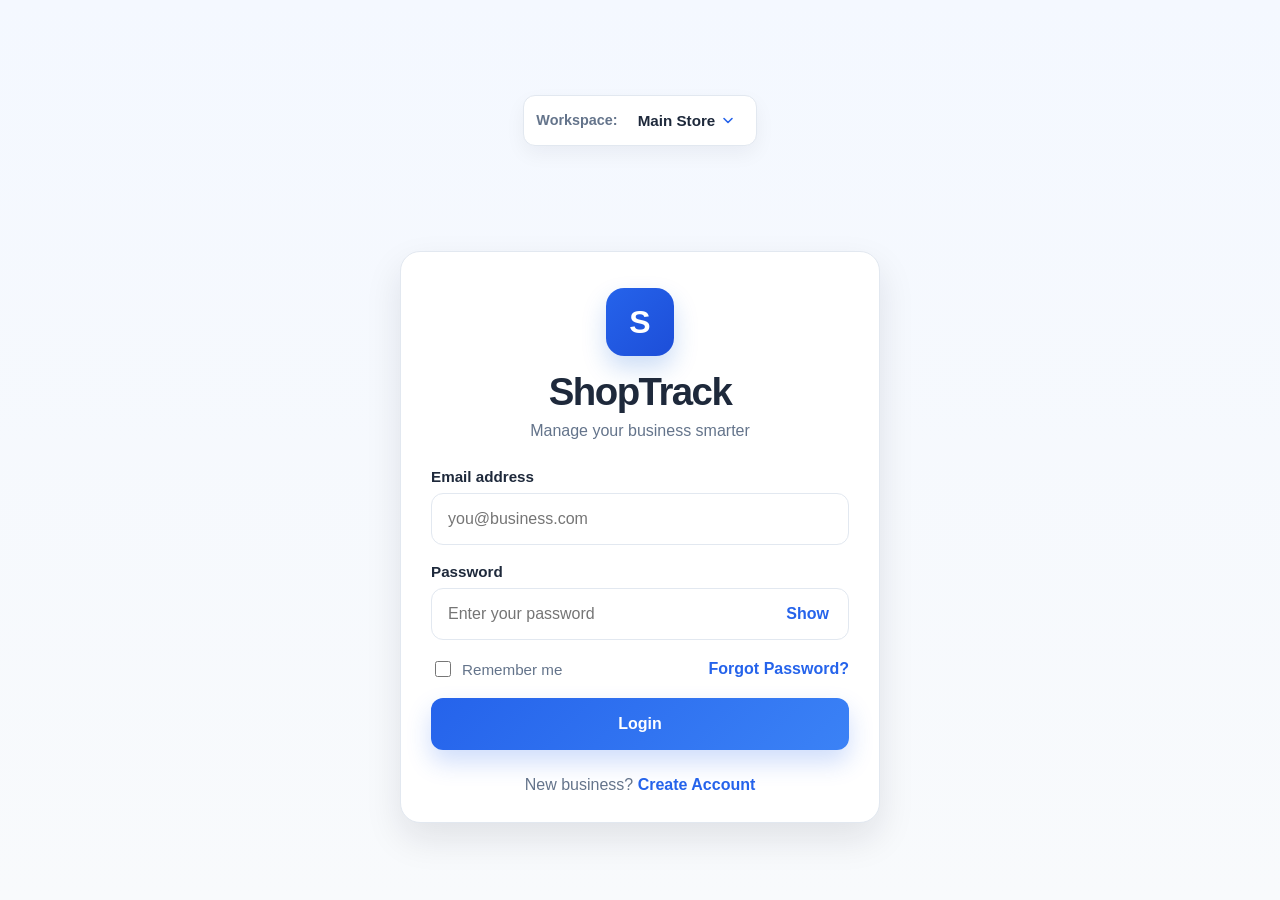
==== frontend/index.html @ 77773a57 "initial commit -ShopTrack" ====
<!DOCTYPE html>
<html lang="en">
  <head>
    <meta charset="UTF-8" />
    <meta name="viewport" content="width=device-width, initial-scale=1.0" />
    <title>ShopTrack</title>
  </head>
  <body>
    <script>
      window.location.replace('login.html');
    </script>
  </body>
</html>
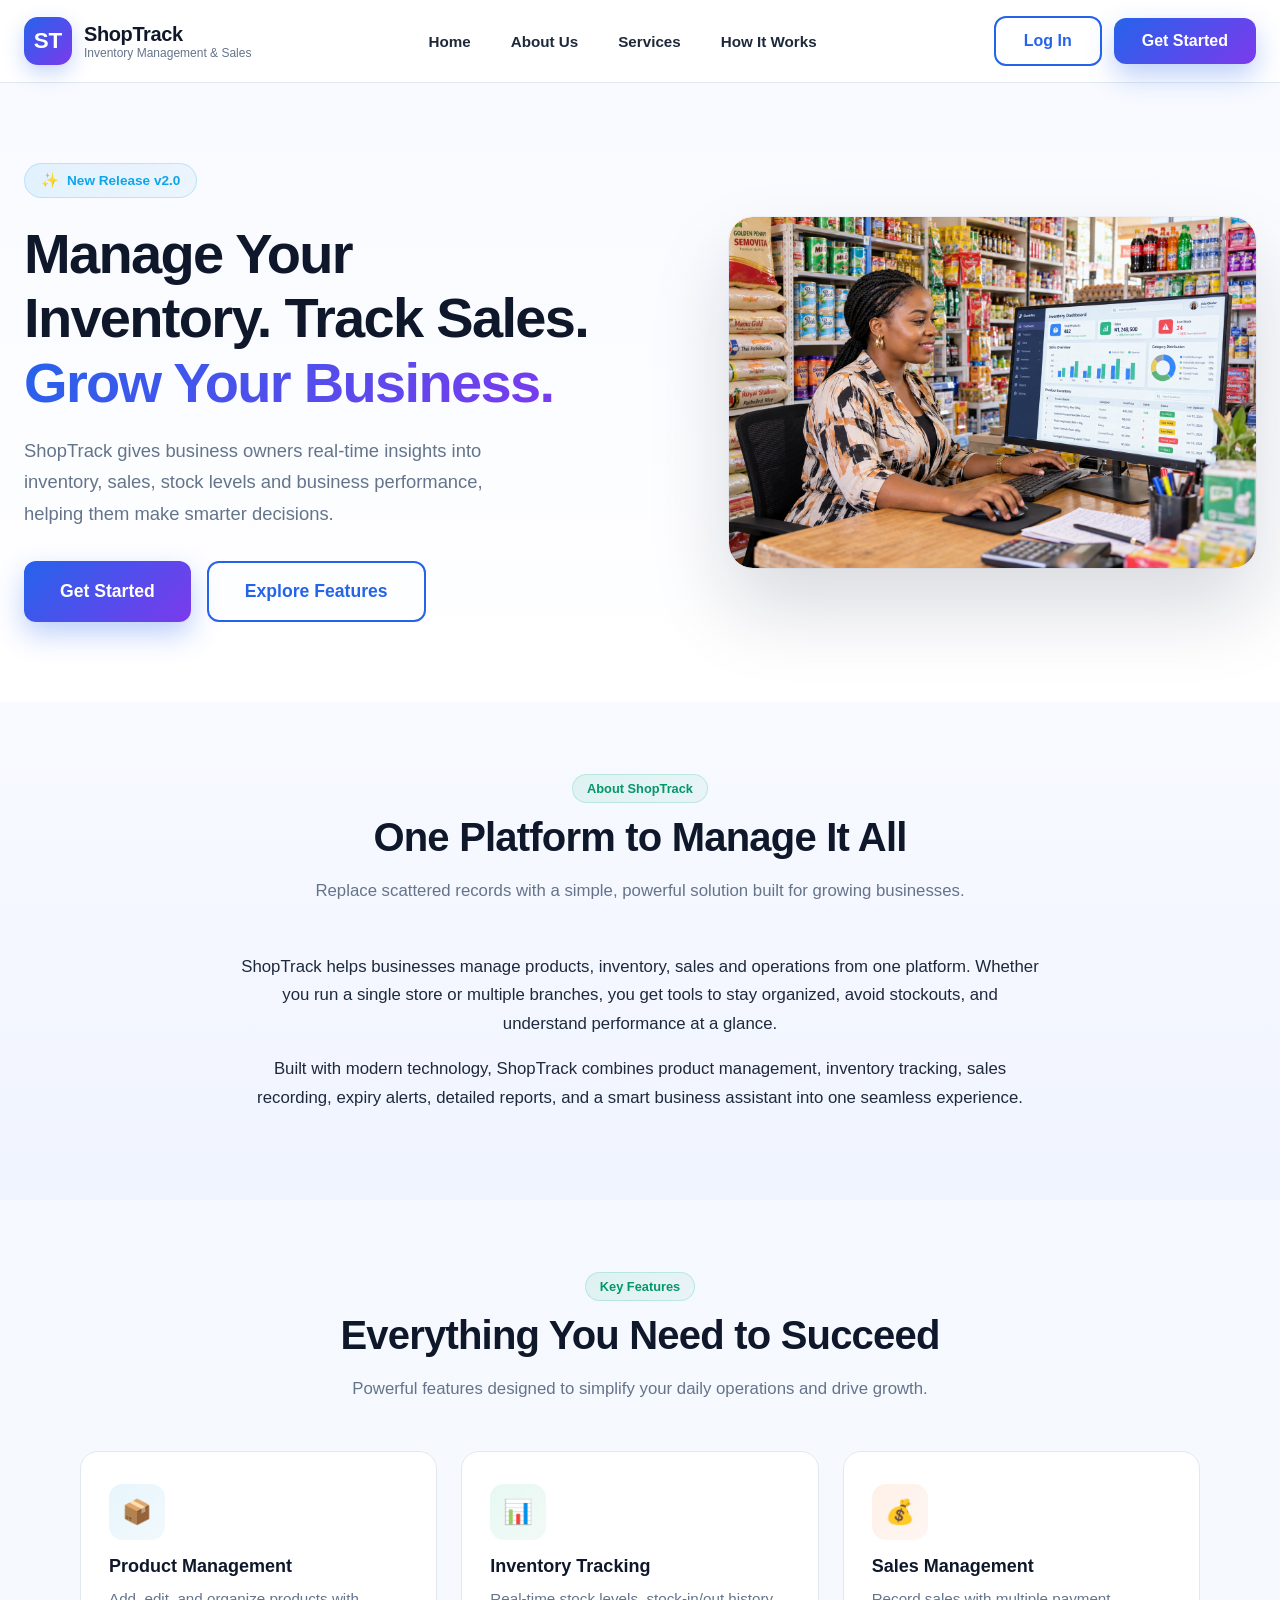
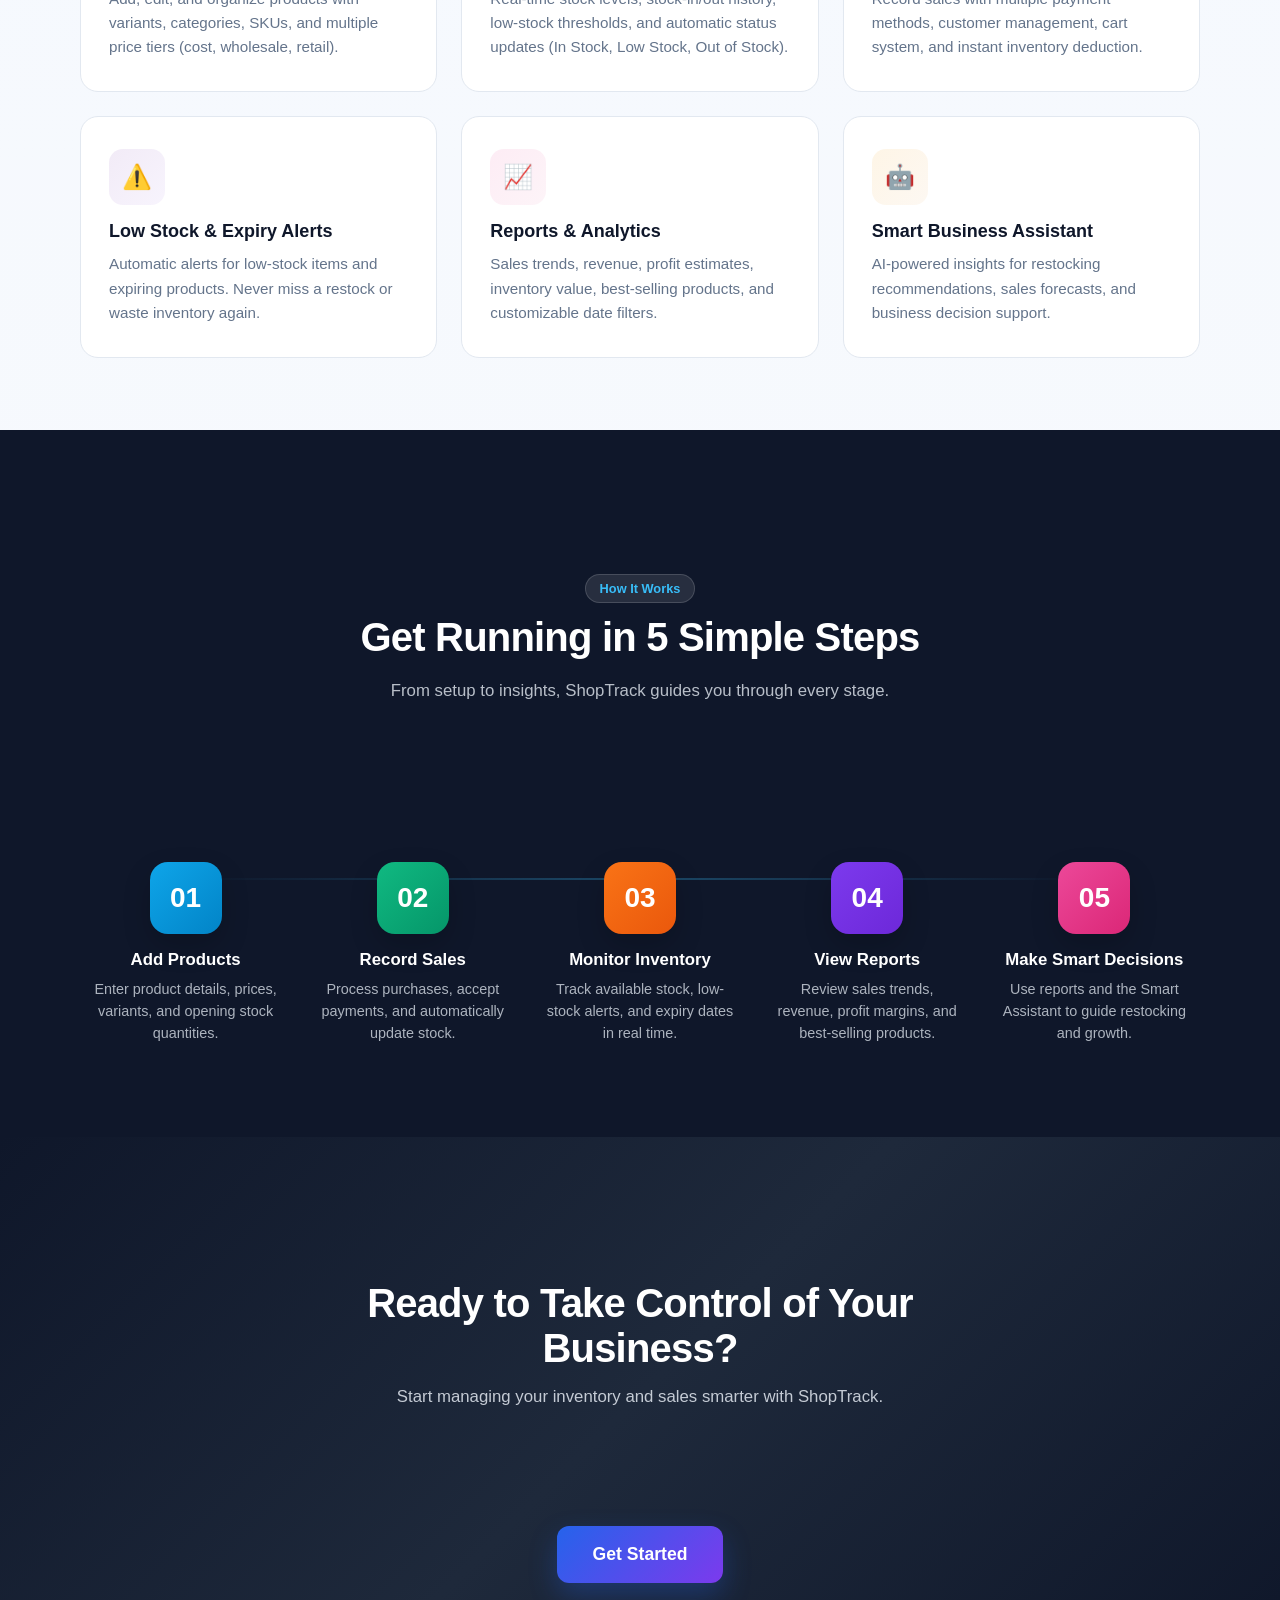
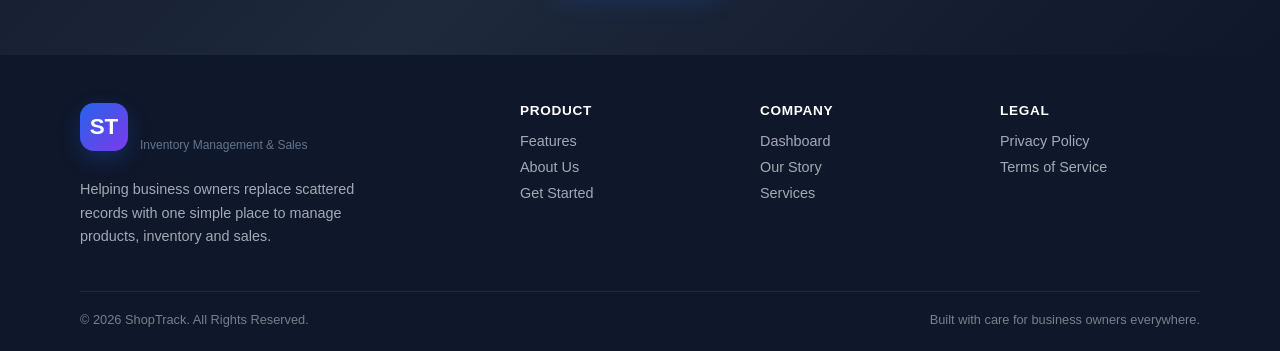
==== commit 72cd9a12: "Update ShopTrack homepage and login page" ====
--- a/frontend/index.html
+++ b/frontend/index.html
@@ -3,11 +3,254 @@
   <head>
     <meta charset="UTF-8" />
     <meta name="viewport" content="width=device-width, initial-scale=1.0" />
-    <title>ShopTrack</title>
+    <meta name="description" content="ShopTrack - Inventory Management & Sales Tracking for Modern Businesses" />
+    <title>ShopTrack | Inventory Management & Sales</title>
+    <link rel="stylesheet" href="css/style.css" />
   </head>
-  <body>
-    <script>
-      window.location.replace('login.html');
-    </script>
+  <body class="homepage">
+    <header class="navbar" role="banner">
+      <div class="navbar-inner">
+        <a href="#" class="navbar-brand" aria-label="ShopTrack Home">
+          <div class="navbar-logo" aria-hidden="true">ST</div>
+          <div class="navbar-text">
+            <span class="navbar-title">ShopTrack</span>
+            <span class="navbar-subtitle">Inventory Management & Sales</span>
+          </div>
+        </a>
+
+<nav class="navbar-nav" id="navbarNav" aria-label="Main navigation">
+          <a href="#home" class="nav-link">Home</a>
+          <a href="#about" class="nav-link">About Us</a>
+          <a href="#features" class="nav-link">Services</a>
+          <a href="#how-it-works" class="nav-link">How It Works</a>
+        </nav>
+
+        <div class="navbar-actions">
+          <a href="login.html" class="btn btn-outline">Log In</a>
+          <a href="login.html" class="btn btn-primary">Get Started</a>
+          <button class="navbar-toggle" id="navbarToggle" aria-label="Toggle navigation" aria-expanded="false" aria-controls="navbarNav">
+            ☰
+          </button>
+        </div>
+      </div>
+    </header>
+
+    <main>
+      <section id="home" class="hero" aria-labelledby="hero-heading">
+        <div class="hero-inner">
+          <div class="hero-content">
+            <span class="hero-badge">New Release v2.0</span>
+            <h1 id="hero-heading">
+              Manage Your Inventory. Track Sales.<br />
+              <span class="highlight">Grow Your Business.</span>
+            </h1>
+            <p>
+              ShopTrack gives business owners real-time insights into inventory, sales, stock levels and business performance, helping them make smarter decisions.
+            </p>
+            <div class="hero-buttons">
+              <a href="login.html" class="btn btn-primary btn-lg">Get Started</a>
+              <a href="#features" class="btn btn-outline btn-lg">Explore Features</a>
+            </div>
+          </div>
+          <div class="hero-image">
+            <img src="assets/images/business _owner.png.png" alt="Business owner managing inventory with ShopTrack dashboard" loading="eager" />
+          </div>
+        </div>
+      </section>
+
+      <section id="about" class="section section-alt" aria-labelledby="about-heading">
+        <div class="section-header">
+          <span class="section-badge">About ShopTrack</span>
+          <h2 id="about-heading">One Platform to Manage It All</h2>
+          <p>Replace scattered records with a simple, powerful solution built for growing businesses.</p>
+        </div>
+        <div class="about-content">
+          <p>
+            ShopTrack helps businesses manage products, inventory, sales and operations from one platform. 
+            Whether you run a single store or multiple branches, you get tools to stay organized, avoid stockouts, 
+            and understand performance at a glance.
+          </p>
+          <p>
+            Built with modern technology, ShopTrack combines product management, inventory tracking, sales recording, 
+            expiry alerts, detailed reports, and a smart business assistant into one seamless experience.
+          </p>
+        </div>
+      </section>
+
+      <section id="features" class="section" aria-labelledby="features-heading">
+        <div class="section-header">
+          <span class="section-badge">Key Features</span>
+          <h2 id="features-heading">Everything You Need to Succeed</h2>
+          <p>Powerful features designed to simplify your daily operations and drive growth.</p>
+        </div>
+        <div class="features-grid">
+          <article class="feature-card">
+            <div class="feature-icon" aria-hidden="true">📦</div>
+            <h3>Product Management</h3>
+            <p>Add, edit, and organize products with variants, categories, SKUs, and multiple price tiers (cost, wholesale, retail).</p>
+          </article>
+          <article class="feature-card">
+            <div class="feature-icon" aria-hidden="true">📊</div>
+            <h3>Inventory Tracking</h3>
+            <p>Real-time stock levels, stock-in/out history, low-stock thresholds, and automatic status updates (In Stock, Low Stock, Out of Stock).</p>
+          </article>
+          <article class="feature-card">
+            <div class="feature-icon" aria-hidden="true">💰</div>
+            <h3>Sales Management</h3>
+            <p>Record sales with multiple payment methods, customer management, cart system, and instant inventory deduction.</p>
+          </article>
+          <article class="feature-card">
+            <div class="feature-icon" aria-hidden="true">⚠️</div>
+            <h3>Low Stock & Expiry Alerts</h3>
+            <p>Automatic alerts for low-stock items and expiring products. Never miss a restock or waste inventory again.</p>
+          </article>
+          <article class="feature-card">
+            <div class="feature-icon" aria-hidden="true">📈</div>
+            <h3>Reports & Analytics</h3>
+            <p>Sales trends, revenue, profit estimates, inventory value, best-selling products, and customizable date filters.</p>
+          </article>
+          <article class="feature-card">
+            <div class="feature-icon" aria-hidden="true">🤖</div>
+            <h3>Smart Business Assistant</h3>
+            <p>AI-powered insights for restocking recommendations, sales forecasts, and business decision support.</p>
+          </article>
+        </div>
+      </section>
+
+      <section id="how-it-works" class="steps-section section" aria-labelledby="steps-heading">
+        <div class="section-header section">
+          <span class="section-badge">How It Works</span>
+          <h2 id="steps-heading">Get Running in 5 Simple Steps</h2>
+          <p>From setup to insights, ShopTrack guides you through every stage.</p>
+        </div>
+        <div class="steps-grid">
+          <article class="step-card">
+            <div class="step-number" aria-hidden="true">01</div>
+            <h3>Add Products</h3>
+            <p>Enter product details, prices, variants, and opening stock quantities.</p>
+          </article>
+          <article class="step-card">
+            <div class="step-number" aria-hidden="true">02</div>
+            <h3>Record Sales</h3>
+            <p>Process purchases, accept payments, and automatically update stock.</p>
+          </article>
+          <article class="step-card">
+            <div class="step-number" aria-hidden="true">03</div>
+            <h3>Monitor Inventory</h3>
+            <p>Track available stock, low-stock alerts, and expiry dates in real time.</p>
+          </article>
+          <article class="step-card">
+            <div class="step-number" aria-hidden="true">04</div>
+            <h3>View Reports</h3>
+            <p>Review sales trends, revenue, profit margins, and best-selling products.</p>
+          </article>
+          <article class="step-card">
+            <div class="step-number" aria-hidden="true">05</div>
+            <h3>Make Smart Decisions</h3>
+            <p>Use reports and the Smart Assistant to guide restocking and growth.</p>
+          </article>
+        </div>
+      </section>
+
+      <section class="cta-section section" aria-labelledby="cta-heading">
+        <div class="section-header section">
+          <h2 id="cta-heading">Ready to Take Control of Your Business?</h2>
+          <p>Start managing your inventory and sales smarter with ShopTrack.</p>
+        </div>
+        <a href="login.html" class="btn btn-primary btn-lg">Get Started</a>
+      </section>
+    </main>
+
+    <footer class="footer" role="contentinfo">
+      <div class="footer-inner">
+        <div class="footer-brand">
+          <a href="#" class="navbar-brand" aria-label="ShopTrack Home">
+            <div class="navbar-logo" aria-hidden="true">ST</div>
+            <div class="navbar-text">
+              <span class="navbar-title">ShopTrack</span>
+              <span class="navbar-subtitle">Inventory Management & Sales</span>
+            </div>
+          </a>
+          <p>Helping business owners replace scattered records with one simple place to manage products, inventory and sales.</p>
+        </div>
+        <nav class="footer-links" aria-label="Product links">
+          <h4>Product</h4>
+          <ul>
+            <li><a href="#features">Features</a></li>
+            <li><a href="#about">About Us</a></li>
+            <li><a href="login.html">Get Started</a></li>
+          </ul>
+        </nav>
+        <nav class="footer-links" aria-label="Company links">
+          <h4>Company</h4>
+          <ul>
+            <li><a href="login.html">Dashboard</a></li>
+            <li><a href="#about">Our Story</a></li>
+            <li><a href="#features">Services</a></li>
+          </ul>
+        </nav>
+        <nav class="footer-links" aria-label="Legal links">
+          <h4>Legal</h4>
+          <ul>
+            <li><a href="#">Privacy Policy</a></li>
+            <li><a href="#">Terms of Service</a></li>
+          </ul>
+        </nav>
+      </div>
+      <div class="footer-bottom">
+        <span>© 2026 ShopTrack. All Rights Reserved.</span>
+        <span>Built with care for business owners everywhere.</span>
+      </div>
+    </footer>
   </body>
-</html>
+  <script>
+    document.addEventListener('DOMContentLoaded', () => {
+      const toggle = document.getElementById('navbarToggle');
+      const nav = document.getElementById('navbarNav');
+      
+      if (toggle && nav) {
+        toggle.addEventListener('click', () => {
+          const isOpen = nav.classList.toggle('open');
+          toggle.setAttribute('aria-expanded', isOpen);
+          toggle.textContent = isOpen ? '✕' : '☰';
+        });
+
+        nav.querySelectorAll('.nav-link').forEach(link => {
+          link.addEventListener('click', () => {
+            nav.classList.remove('open');
+            toggle.setAttribute('aria-expanded', 'false');
+            toggle.textContent = '☰';
+          });
+        });
+
+        document.addEventListener('click', (e) => {
+          if (!toggle.contains(e.target) && !nav.contains(e.target)) {
+            nav.classList.remove('open');
+            toggle.setAttribute('aria-expanded', 'false');
+            toggle.textContent = '☰';
+          }
+        });
+      }
+
+      document.querySelectorAll('a[href^="#"]').forEach(anchor => {
+        anchor.addEventListener('click', function(e) {
+          const targetId = this.getAttribute('href');
+          if (targetId === '#') return;
+          
+          const target = document.querySelector(targetId);
+          if (target) {
+            e.preventDefault();
+            const headerOffset = 80;
+            const elementPosition = target.getBoundingClientRect().top;
+            const offsetPosition = elementPosition + window.pageYOffset - headerOffset;
+            
+            window.scrollTo({
+              top: offsetPosition,
+              behavior: 'smooth'
+            });
+          }
+        });
+      });
+    });
+  </script>
+</html>
--- a/frontend/css/style.css
+++ b/frontend/css/style.css
@@ -0,0 +1,2504 @@
+:root {
+  --brand-navy: #0F172A;
+  --brand-emerald: #059669;
+  --brand-emerald-light: #10B981;
+  --brand-sky: #0EA5E9;
+  --brand-sky-light: #38BDF8;
+  --brand-orange: #F97316;
+  --brand-orange-light: #FB923C;
+  --brand-blue: #2563EB;
+  --brand-bright-blue: #3B82F6;
+  --brand-soft-bg: #F8FAFC;
+  --brand-card: #FFFFFF;
+  --brand-text: #1E293B;
+  --brand-success: #22C55E;
+  --brand-warning: #F59E0B;
+  --brand-danger: #EF4444;
+  --brand-purple: #7C3AED;
+  --bg-color: var(--brand-soft-bg);
+  --card-color: var(--brand-card);
+  --panel-color: var(--brand-soft-bg);
+  --primary-color: var(--brand-blue);
+  --primary-dark: #1d4ed8;
+  --primary-soft: rgba(37, 99, 235, 0.1);
+  --text-color: var(--brand-text);
+  --muted-color: #64748b;
+  --border-color: #e2e8f0;
+  --error-color: var(--brand-danger);
+  --error-soft: #fef2f2;
+  --success-color: var(--brand-success);
+  --success-soft: #ecfdf5;
+  --warning-bg: #fff7ed;
+  --warning-text: #b45309;
+  --danger-bg: #fef2f2;
+  --danger-text: #b91c1c;
+  --assistant-soft: rgba(124, 58, 173, 0.12);
+  --shadow-soft: 0 16px 36px rgba(15, 23, 42, 0.10);
+  --gradient-hero: linear-gradient(135deg, #0F172A 0%, #1E293B 50%, #0F172A 100%);
+  --gradient-card-1: linear-gradient(135deg, #0EA5E9 0%, #0284C7 100%);
+  --gradient-card-2: linear-gradient(135deg, #10B981 0%, #059669 100%);
+  --gradient-card-3: linear-gradient(135deg, #F97316 0%, #EA580C 100%);
+  --gradient-card-4: linear-gradient(135deg, #7C3AED 0%, #6D28D9 100%);
+  --gradient-card-5: linear-gradient(135deg, #EC4899 0%, #DB2777 100%);
+  --gradient-feature-1: linear-gradient(135deg, rgba(14, 165, 233, 0.1) 0%, rgba(2, 132, 199, 0.05) 100%);
+  --gradient-feature-2: linear-gradient(135deg, rgba(16, 185, 129, 0.1) 0%, rgba(5, 150, 105, 0.05) 100%);
+  --gradient-feature-3: linear-gradient(135deg, rgba(249, 115, 22, 0.1) 0%, rgba(234, 88, 12, 0.05) 100%);
+  --gradient-feature-4: linear-gradient(135deg, rgba(124, 58, 173, 0.1) 0%, rgba(109, 40, 217, 0.05) 100%);
+  --gradient-feature-5: linear-gradient(135deg, rgba(236, 72, 153, 0.1) 0%, rgba(219, 39, 119, 0.05) 100%);
+  --gradient-feature-6: linear-gradient(135deg, rgba(245, 158, 11, 0.1) 0%, rgba(217, 119, 6, 0.05) 100%);
+  --gradient-login: linear-gradient(135deg, #1e3a8a 0%, #3b82f6 50%, #06b6d4 100%);
+  --gradient-login-alt: linear-gradient(135deg, #1e40af 0%, #2563eb 100%);
+}
+
+* {
+  box-sizing: border-box;
+}
+
+html,
+body {
+  margin: 0;
+  min-height: 100%;
+  font-family: 'Segoe UI', Tahoma, Geneva, Verdana, sans-serif;
+  background: linear-gradient(180deg, #f4f8ff 0%, var(--brand-soft-bg) 100%);
+  color: var(--text-color);
+}
+
+body {
+  min-height: 100vh;
+}
+
+img {
+  max-width: 100%;
+  display: block;
+}
+
+button,
+input,
+a {
+  font: inherit;
+}
+
+button {
+  cursor: pointer;
+}
+
+.auth-page {
+  min-height: 100vh;
+  display: grid;
+  place-items: center;
+  padding: 24px;
+}
+
+.login-shell {
+  width: 100%;
+  max-width: 480px;
+}
+
+.login-card {
+  background: var(--card-color);
+  border: 1px solid var(--border-color);
+  border-radius: 20px;
+  box-shadow: var(--shadow-soft);
+  padding: 36px 30px 28px;
+}
+
+.brand-block {
+  text-align: center;
+  margin-bottom: 28px;
+}
+
+.logo-badge {
+  width: 68px;
+  height: 68px;
+  margin: 0 auto 14px;
+  border-radius: 18px;
+  display: grid;
+  place-items: center;
+  background: linear-gradient(135deg, var(--primary-color), var(--primary-dark));
+  color: #ffffff;
+  font-size: 2rem;
+  font-weight: 700;
+  box-shadow: 0 12px 24px rgba(23, 101, 216, 0.22);
+}
+
+.brand-block h1 {
+  margin: 0;
+  font-size: clamp(2rem, 3vw, 2.5rem);
+  letter-spacing: -0.04em;
+}
+
+.brand-block p {
+  margin: 8px 0 0;
+  color: var(--muted-color);
+  font-size: 1rem;
+}
+
+form {
+  display: flex;
+  flex-direction: column;
+  gap: 18px;
+}
+
+.field-group {
+  display: flex;
+  flex-direction: column;
+  gap: 8px;
+}
+
+label {
+  font-size: 0.95rem;
+  font-weight: 600;
+  color: var(--text-color);
+}
+
+input[type='email'],
+input[type='password'],
+input[type='date'],
+input[type='tel'],
+textarea,
+.search-box input {
+  width: 100%;
+  height: 52px;
+  border: 1px solid var(--border-color);
+  border-radius: 12px;
+  padding: 0 16px;
+  font-size: 1rem;
+  background: #ffffff;
+  color: var(--text-color);
+  transition: border-color 0.2s ease, box-shadow 0.2s ease;
+}
+
+textarea {
+  min-height: 110px;
+  padding: 12px 16px;
+  resize: vertical;
+}
+
+input[type='email']:focus,
+input[type='password']:focus,
+input[type='date']:focus,
+input[type='tel']:focus,
+textarea:focus,
+.search-box input:focus {
+  outline: none;
+  border-color: var(--primary-color);
+  box-shadow: 0 0 0 3px rgba(23, 101, 216, 0.12);
+}
+
+.password-wrapper {
+  position: relative;
+}
+
+.password-wrapper input {
+  padding-right: 84px;
+}
+
+.toggle-password {
+  position: absolute;
+  right: 10px;
+  top: 50%;
+  transform: translateY(-50%);
+  background: transparent;
+  border: none;
+  color: var(--primary-color);
+  font-weight: 600;
+  cursor: pointer;
+  padding: 8px 10px;
+}
+
+.toggle-password:hover {
+  color: var(--primary-dark);
+}
+
+.form-row {
+  display: flex;
+  justify-content: space-between;
+  align-items: center;
+  gap: 12px;
+  flex-wrap: wrap;
+}
+
+.checkbox-row {
+  display: inline-flex;
+  align-items: center;
+  gap: 8px;
+  font-weight: 500;
+  color: var(--muted-color);
+}
+
+.checkbox-row input {
+  width: 16px;
+  height: 16px;
+  accent-color: var(--primary-color);
+}
+
+.text-link {
+  color: var(--primary-color);
+  text-decoration: none;
+  font-weight: 600;
+}
+
+.text-link:hover {
+  text-decoration: underline;
+}
+
+.form-message {
+  min-height: 22px;
+  margin-top: -4px;
+  font-size: 0.9rem;
+  font-weight: 600;
+  display: none;
+}
+
+.form-message.error {
+  display: block;
+  color: var(--error-color);
+  background: var(--error-soft);
+  border: 1px solid rgba(217, 48, 37, 0.15);
+  border-radius: 10px;
+  padding: 10px 12px;
+}
+
+.form-message.success {
+  display: block;
+  color: var(--success-color);
+  background: var(--success-soft);
+  border: 1px solid rgba(24, 128, 56, 0.15);
+  border-radius: 10px;
+  padding: 10px 12px;
+}
+
+.primary-btn {
+  width: 100%;
+  height: 52px;
+  border: none;
+  border-radius: 12px;
+  background: linear-gradient(135deg, var(--brand-blue), var(--brand-bright-blue));
+  color: #ffffff;
+  font-size: 1rem;
+  font-weight: 700;
+  cursor: pointer;
+  transition: transform 0.2s ease, box-shadow 0.2s ease, filter 0.2s ease;
+  box-shadow: 0 12px 24px rgba(37, 99, 235, 0.22);
+}
+
+.primary-btn:hover,
+.secondary-btn:hover,
+.action-btn:hover,
+.table-action:hover,
+.icon-button:hover,
+.modal-close:hover {
+  transform: translateY(-1px);
+  filter: brightness(1.01);
+}
+
+.primary-btn:active {
+  transform: translateY(0);
+}
+
+.signup-text {
+  margin: 8px 0 0;
+  text-align: center;
+  color: var(--muted-color);
+}
+
+.workspace-strip {
+  padding: 18px 28px 0;
+}
+
+.workspace-picker {
+  display: inline-flex;
+  align-items: center;
+  gap: 10px;
+  background: #ffffff;
+  border: 1px solid var(--border-color);
+  border-radius: 12px;
+  padding: 8px 12px;
+  box-shadow: 0 8px 20px rgba(15, 23, 42, 0.05);
+}
+
+.workspace-label {
+  font-size: 0.9rem;
+  font-weight: 700;
+  color: var(--muted-color);
+}
+
+.workspace-select {
+  appearance: none;
+  -webkit-appearance: none;
+  background: #ffffff;
+  border: none;
+  color: var(--text-color);
+  font-size: 0.95rem;
+  font-weight: 700;
+  padding: 8px 28px 8px 10px;
+  border-radius: 10px;
+  cursor: pointer;
+  outline: none;
+  background-image: url("data:image/svg+xml,%3Csvg xmlns='http://www.w3.org/2000/svg' width='12' height='12' viewBox='0 0 12 12'%3E%3Cpath d='M2 4.5l4 4 4-4' fill='none' stroke='%232563EB' stroke-width='1.6' stroke-linecap='round' stroke-linejoin='round'/%3E%3C/svg%3E");
+  background-repeat: no-repeat;
+  background-position: right 10px center;
+}
+
+.workspace-select:focus {
+  box-shadow: 0 0 0 3px rgba(37, 99, 235, 0.14);
+}
+
+.login-workspace-strip {
+  padding: 18px 0 0;
+}
+
+.dashboard-body {
+  background: #f3f7ff;
+}
+
+.dashboard-app {
+  display: flex;
+  min-height: 100vh;
+}
+
+.sidebar {
+  width: 260px;
+  background: var(--brand-navy);
+  color: #e2e8f0;
+  padding: 22px 18px;
+  display: flex;
+  flex-direction: column;
+  gap: 24px;
+  transition: transform 0.3s ease;
+  box-shadow: inset -1px 0 0 rgba(148, 163, 184, 0.14);
+}
+
+.sidebar-header {
+  display: flex;
+  align-items: center;
+  gap: 12px;
+  padding: 8px 8px 18px;
+  border-bottom: 1px solid rgba(148, 163, 184, 0.15);
+}
+
+.sidebar-header h2 {
+  margin: 0;
+  font-size: 1.5rem;
+  color: #ffffff;
+}
+
+.logo-badge.small {
+  width: 42px;
+  height: 42px;
+  margin: 0;
+  font-size: 1.2rem;
+  border-radius: 12px;
+}
+
+.sidebar-nav {
+  display: flex;
+  flex-direction: column;
+  gap: 8px;
+}
+
+.nav-item {
+  display: flex;
+  align-items: center;
+  gap: 12px;
+  color: #dfe7f5;
+  text-decoration: none;
+  padding: 12px 14px;
+  border-radius: 12px;
+  font-weight: 600;
+  transition: background 0.2s ease, transform 0.2s ease, color 0.2s ease, border-color 0.2s ease;
+  border-left: 3px solid transparent;
+}
+
+.nav-icon {
+  width: 26px;
+  height: 26px;
+  display: inline-flex;
+  align-items: center;
+  justify-content: center;
+  border-radius: 8px;
+  background: rgba(148, 163, 184, 0.12);
+  color: #f8fafc;
+  font-size: 0.92rem;
+}
+
+.nav-item:hover {
+  background: rgba(59, 130, 246, 0.10);
+  color: #ffffff;
+  transform: translateX(2px);
+}
+
+.nav-item.active {
+  background: linear-gradient(135deg, rgba(37, 99, 235, 0.24), rgba(59, 130, 246, 0.14));
+  color: #ffffff;
+  border-left-color: var(--brand-bright-blue);
+  box-shadow: inset 0 0 0 1px rgba(96, 165, 250, 0.25);
+}
+
+.nav-item.active .nav-icon,
+.nav-item:hover .nav-icon {
+  background: rgba(59, 130, 246, 0.18);
+}
+
+.nav-item.assistant-link:hover,
+.nav-item.assistant-link.active {
+  background: linear-gradient(135deg, rgba(124, 58, 173, 0.18), rgba(168, 85, 247, 0.10));
+  border-left-color: var(--brand-purple);
+  color: #ffffff;
+}
+
+.nav-item.assistant-link .nav-icon {
+  background: rgba(124, 58, 173, 0.18);
+}
+
+.nav-item.logout {
+  margin-top: auto;
+  color: #f8c9c9;
+}
+
+.sidebar-footer {
+  margin-top: auto;
+}
+
+.main-panel {
+  flex: 1;
+  padding: 24px 28px 28px;
+}
+
+.topbar {
+  display: flex;
+  justify-content: space-between;
+  align-items: center;
+  gap: 18px;
+  padding: 12px 0 20px;
+}
+
+.topbar-left,
+.topbar-right {
+  display: flex;
+  align-items: center;
+  gap: 16px;
+}
+
+.topbar-left h1 {
+  margin: 0;
+  font-size: clamp(1.8rem, 2.5vw, 2.5rem);
+}
+
+.menu-toggle {
+  display: none;
+  background: #ffffff;
+  border: 1px solid var(--border-color);
+  border-radius: 10px;
+  width: 42px;
+  height: 42px;
+  font-size: 1.3rem;
+}
+
+.search-box {
+  position: relative;
+  width: min(300px, 40vw);
+}
+
+.search-icon {
+  position: absolute;
+  left: 14px;
+  top: 50%;
+  transform: translateY(-50%);
+  font-size: 1.2rem;
+  color: var(--muted-color);
+}
+
+.search-box input {
+  padding-left: 38px;
+  height: 46px;
+}
+
+.icon-button {
+  width: 44px;
+  height: 44px;
+  border: 1px solid var(--border-color);
+  border-radius: 12px;
+  background: #ffffff;
+}
+
+.user-panel {
+  display: flex;
+  align-items: center;
+  gap: 10px;
+  background: #ffffff;
+  border: 1px solid var(--border-color);
+  border-radius: 12px;
+  padding: 8px 12px;
+}
+
+.avatar {
+  width: 38px;
+  height: 38px;
+  border-radius: 50%;
+  background: linear-gradient(135deg, var(--primary-color), var(--primary-dark));
+  color: #ffffff;
+  display: grid;
+  place-items: center;
+  font-weight: 700;
+}
+
+.user-text {
+  display: flex;
+  flex-direction: column;
+}
+
+.user-text strong {
+  font-size: 0.92rem;
+}
+
+.user-text small {
+  color: var(--muted-color);
+}
+
+.content-area {
+  display: flex;
+  flex-direction: column;
+  gap: 24px;
+}
+
+.summary-grid {
+  display: grid;
+  grid-template-columns: repeat(7, minmax(140px, 1fr));
+  gap: 18px;
+}
+
+.metric-card {
+  position: relative;
+  background: var(--brand-card);
+  border: 1px solid var(--border-color);
+  border-radius: 18px;
+  padding: 18px 16px 16px;
+  box-shadow: 0 12px 26px rgba(15, 23, 42, 0.04);
+  overflow: hidden;
+}
+
+.metric-card::before {
+  content: "";
+  position: absolute;
+  inset: 0 0 auto 0;
+  height: 4px;
+  background: var(--brand-blue);
+}
+
+.metric-card.accent-blue::before { background: var(--brand-blue); }
+.metric-card.accent-sky::before { background: var(--brand-bright-blue); }
+.metric-card.accent-amber::before { background: var(--brand-warning); }
+.metric-card.accent-red::before { background: var(--brand-danger); }
+.metric-card.accent-green::before { background: var(--brand-success); }
+.metric-card.accent-purple::before { background: var(--brand-purple); }
+
+.metric-top {
+  display: flex;
+  justify-content: space-between;
+  align-items: center;
+  gap: 10px;
+  margin-bottom: 18px;
+}
+
+.metric-label {
+  font-size: 0.8rem;
+  color: var(--muted-color);
+  font-weight: 700;
+}
+
+.metric-value {
+  font-size: clamp(1.5rem, 2vw, 2rem);
+  font-weight: 800;
+  letter-spacing: -0.04em;
+  margin-bottom: 8px;
+}
+
+.metric-note {
+  color: var(--muted-color);
+  font-size: 0.8rem;
+}
+
+.metric-trend {
+  font-size: 0.7rem;
+  font-weight: 700;
+  border-radius: 999px;
+  padding: 6px 8px;
+}
+
+.metric-trend.positive {
+  background: var(--success-soft);
+  color: var(--success-color);
+}
+
+.metric-trend.warning {
+  background: var(--warning-bg);
+  color: var(--warning-text);
+}
+
+.metric-trend.danger {
+  background: var(--danger-bg);
+  color: var(--danger-text);
+}
+
+.warning-card .metric-value,
+.warning-card .metric-label {
+  color: var(--warning-text);
+}
+
+.danger-card .metric-value,
+.danger-card .metric-label {
+  color: var(--danger-text);
+}
+
+.profit-card .metric-value {
+  color: var(--success-color);
+}
+
+.metric-card .metric-trend {
+  border: 1px solid transparent;
+}
+
+.quick-actions {
+  display: flex;
+  gap: 14px;
+  flex-wrap: wrap;
+}
+
+.action-btn {
+  border: none;
+  border-radius: 12px;
+  padding: 12px 18px;
+  font-weight: 700;
+  color: #ffffff;
+  transition: transform 0.2s ease, box-shadow 0.2s ease;
+  box-shadow: 0 8px 18px rgba(15, 23, 42, 0.08);
+}
+
+.primary-action {
+  background: linear-gradient(135deg, var(--brand-blue), var(--brand-bright-blue));
+}
+
+.secondary-action {
+  background: linear-gradient(135deg, var(--brand-success), #16a34a);
+}
+
+.accent-action {
+  background: linear-gradient(135deg, var(--brand-warning), #d97706);
+}
+
+.dashboard-grid {
+  display: grid;
+  grid-template-columns: 1.7fr 1fr;
+  gap: 20px;
+}
+
+.panel {
+  background: #ffffff;
+  border: 1px solid var(--border-color);
+  border-radius: 18px;
+  padding: 20px 18px;
+  box-shadow: 0 12px 28px rgba(15, 23, 42, 0.04);
+}
+
+.panel-header {
+  display: flex;
+  align-items: center;
+  justify-content: space-between;
+  gap: 10px;
+  margin-bottom: 18px;
+}
+
+.panel-header h3 {
+  margin: 0;
+  font-size: 1.2rem;
+}
+
+.panel-tag,
+.panel-link {
+  color: var(--primary-color);
+  text-decoration: none;
+  font-size: 0.8rem;
+  font-weight: 700;
+}
+
+.chart-placeholder {
+  display: flex;
+  flex-direction: column;
+  gap: 10px;
+  padding-top: 6px;
+}
+
+.bars {
+  height: 180px;
+  display: grid;
+  grid-template-columns: repeat(12, minmax(0, 1fr));
+  align-items: end;
+  gap: 10px;
+  padding: 18px 10px 0;
+  border-radius: 12px;
+  background: linear-gradient(180deg, #f8fbff, #eef5ff);
+}
+
+.bars span {
+  display: block;
+  background: linear-gradient(180deg, #8ab4ff, #1765d8);
+  border-radius: 10px 10px 0 0;
+  min-height: 20px;
+}
+
+.chart-legend {
+  display: grid;
+  grid-template-columns: repeat(12, minmax(0, 1fr));
+  gap: 8px;
+  color: var(--muted-color);
+  font-size: 0.76rem;
+  text-align: center;
+}
+
+.status-list {
+  display: flex;
+  flex-direction: column;
+  gap: 14px;
+  margin-top: 8px;
+}
+
+.status-item {
+  display: flex;
+  align-items: center;
+  gap: 12px;
+  padding: 10px 8px;
+  border-radius: 12px;
+  background: #f8fafc;
+}
+
+.status-item strong {
+  display: block;
+  margin-bottom: 4px;
+}
+
+.status-item small {
+  color: var(--muted-color);
+}
+
+.status-dot {
+  width: 12px;
+  height: 12px;
+  border-radius: 50%;
+  display: inline-block;
+}
+
+.status-dot.green {
+  background: #16a34a;
+}
+
+.status-dot.yellow {
+  background: #f59e0b;
+}
+
+.status-dot.red {
+  background: #ef4444;
+}
+
+.status-count {
+  margin-left: auto;
+  font-weight: 700;
+  color: var(--text-color);
+}
+
+.table-panel {
+  padding-bottom: 12px;
+}
+
+.table-wrap {
+  overflow-x: auto;
+}
+
+table {
+  width: 100%;
+  border-collapse: collapse;
+  min-width: 640px;
+}
+
+th,
+td {
+  padding: 14px 12px;
+  text-align: left;
+  border-bottom: 1px solid var(--border-color);
+  font-size: 0.95rem;
+}
+
+th {
+  color: var(--muted-color);
+  font-size: 0.78rem;
+  text-transform: uppercase;
+  letter-spacing: 0.06em;
+}
+
+tbody tr:hover {
+  background: #f8fbff;
+}
+
+.status-badge {
+  display: inline-block;
+  border-radius: 999px;
+  padding: 6px 10px;
+  font-size: 0.76rem;
+  font-weight: 700;
+  border: 1px solid transparent;
+}
+
+.status-badge.green {
+  background: var(--success-soft);
+  color: var(--success-color);
+  border-color: rgba(34, 197, 94, 0.15);
+}
+
+.status-badge.yellow {
+  background: var(--warning-bg);
+  color: var(--warning-text);
+  border-color: rgba(245, 158, 11, 0.18);
+}
+
+.status-badge.red {
+  background: #fef2f2;
+  color: #b91c1c;
+  border-color: rgba(239, 68, 68, 0.15);
+}
+
+.status-badge.blue {
+  background: #eff6ff;
+  color: #1d4ed8;
+  border-color: rgba(37, 99, 235, 0.1);
+}
+
+.status-badge.orange {
+  background: #fff7ed;
+  color: #c2410c;
+  border-color: rgba(245, 158, 11, 0.14);
+}
+
+.expiry-alert-list {
+  list-style: none;
+  margin: 0;
+  padding: 0;
+  display: flex;
+  flex-direction: column;
+  gap: 12px;
+}
+
+.expiry-alert-item {
+  display: grid;
+  grid-template-columns: minmax(0, 1.5fr) auto auto;
+  gap: 10px;
+  align-items: center;
+  padding: 12px 14px;
+  border: 1px solid var(--border-color);
+  border-radius: 12px;
+  background: #f8fafc;
+}
+
+.expiry-alert-copy {
+  display: flex;
+  flex-direction: column;
+  gap: 4px;
+}
+
+.expiry-alert-copy strong {
+  font-size: 0.95rem;
+}
+
+.expiry-alert-copy small,
+.expiry-alert-item small {
+  color: var(--muted-color);
+}
+
+.recent-sales-panel {
+  margin-bottom: 12px;
+}
+
+.toolbar-box {
+  display: flex;
+  justify-content: space-between;
+  align-items: center;
+  gap: 16px;
+  background: #ffffff;
+  border: 1px solid var(--border-color);
+  border-radius: 18px;
+  padding: 16px 18px;
+  box-shadow: 0 10px 24px rgba(15, 23, 42, 0.04);
+}
+
+.toolbar-filters {
+  display: flex;
+  align-items: center;
+  gap: 12px;
+  flex-wrap: wrap;
+}
+
+.toolbar-filters select,
+.toolbar-filters input,
+.product-form input,
+.product-form select {
+  height: 46px;
+  border: 1px solid var(--border-color);
+  border-radius: 10px;
+  padding: 0 12px;
+  background: #ffffff;
+  color: var(--text-color);
+}
+
+.secondary-btn {
+  background: linear-gradient(135deg, #e2e8f0, #dfeaf5);
+  color: var(--text-color);
+  border: none;
+  border-radius: 10px;
+  padding: 10px 16px;
+  font-weight: 700;
+  box-shadow: 0 8px 18px rgba(15, 23, 42, 0.04);
+}
+
+.secondary-btn.alt {
+  background: linear-gradient(135deg, #eff6ff, #dbeafe);
+  color: var(--brand-blue);
+}
+
+.small-btn {
+  width: auto;
+  min-width: 150px;
+  height: 46px;
+  padding: 0 18px;
+}
+
+.page-panel {
+  padding-bottom: 8px;
+}
+
+.table-action {
+  background: rgba(37, 99, 235, 0.06);
+  color: var(--primary-color);
+  border: 1px solid rgba(37, 99, 235, 0.12);
+  border-radius: 8px;
+  padding: 7px 10px;
+  font-weight: 700;
+}
+
+.modal {
+  position: fixed;
+  inset: 0;
+  display: flex;
+  align-items: center;
+  justify-content: center;
+  z-index: 50;
+}
+
+.modal.hidden {
+  display: none;
+}
+
+.modal-backdrop {
+  position: absolute;
+  inset: 0;
+  background: rgba(15, 23, 42, 0.5);
+}
+
+.modal-dialog {
+  position: relative;
+  width: min(720px, calc(100vw - 32px));
+  max-height: 90vh;
+  overflow-y: auto;
+  background: #ffffff;
+  border-radius: 18px;
+  box-shadow: var(--shadow-soft);
+  padding: 20px;
+  z-index: 1;
+}
+
+.modal-header {
+  display: flex;
+  align-items: center;
+  justify-content: space-between;
+  gap: 12px;
+  margin-bottom: 18px;
+}
+
+.modal-header h3 {
+  margin: 0;
+  font-size: 1.4rem;
+}
+
+.modal-close {
+  width: 36px;
+  height: 36px;
+  border: none;
+  border-radius: 8px;
+  background: #f1f5f9;
+  font-size: 1.5rem;
+  color: var(--text-color);
+}
+
+.form-grid {
+  display: grid;
+  grid-template-columns: repeat(2, minmax(0, 1fr));
+  gap: 16px;
+}
+
+.product-form .field-group {
+  display: flex;
+  flex-direction: column;
+  gap: 8px;
+}
+
+.product-form .field-group input {
+  height: 46px;
+  border: 1px solid var(--border-color);
+  border-radius: 10px;
+  padding: 0 12px;
+}
+
+.modal-actions {
+  display: flex;
+  justify-content: flex-end;
+  gap: 12px;
+  margin-top: 22px;
+}
+
+.full-span {
+  grid-column: 1 / -1;
+}
+
+.form-message {
+  min-height: 24px;
+  margin-top: 12px;
+  display: none;
+  font-size: 0.9rem;
+  font-weight: 700;
+}
+
+.form-message.error {
+  display: block;
+  background: var(--error-soft);
+  color: var(--error-color);
+  border: 1px solid rgba(217, 48, 37, 0.15);
+  border-radius: 10px;
+  padding: 10px 12px;
+}
+
+.form-message.success {
+  display: block;
+  background: var(--success-soft);
+  color: var(--success-color);
+  border: 1px solid rgba(24, 128, 56, 0.15);
+  border-radius: 10px;
+  padding: 10px 12px;
+}
+
+.full-width {
+  width: 100%;
+}
+
+.sales-layout {
+  display: grid;
+  grid-template-columns: 1.2fr 1.5fr;
+  gap: 20px;
+}
+
+.product-list {
+  display: flex;
+  flex-direction: column;
+  gap: 12px;
+}
+
+.product-item {
+  display: flex;
+  justify-content: space-between;
+  align-items: center;
+  gap: 12px;
+  border: 1px solid var(--border-color);
+  border-radius: 12px;
+  padding: 12px 14px;
+  background: #f8fafc;
+}
+
+.product-item button {
+  background: var(--primary-color);
+  color: #ffffff;
+  border: none;
+  border-radius: 8px;
+  padding: 8px 12px;
+}
+
+.cart-panel,
+.customer-panel,
+.payment-panel,
+.sales-product-panel {
+  min-height: 100%;
+}
+
+.compact-table table {
+  min-width: 480px;
+}
+
+.qty-control {
+  display: inline-flex;
+  align-items: center;
+  gap: 8px;
+  border: 1px solid var(--border-color);
+  border-radius: 10px;
+  padding: 4px 8px;
+  background: #ffffff;
+}
+
+.qty-control button {
+  width: 28px;
+  height: 28px;
+  border: none;
+  border-radius: 8px;
+  background: #edf2ff;
+  color: var(--primary-color);
+  font-size: 1.1rem;
+  font-weight: 700;
+  cursor: pointer;
+}
+
+.qty-input {
+  width: 56px;
+  border: none;
+  background: transparent;
+  text-align: center;
+  font-size: 0.95rem;
+  font-weight: 700;
+  color: var(--text-color);
+  appearance: textfield;
+}
+
+.qty-input::-webkit-outer-spin-button,
+.qty-input::-webkit-inner-spin-button {
+  -webkit-appearance: none;
+  margin: 0;
+}
+
+.totals-box {
+  margin-top: 18px;
+  padding-top: 16px;
+  border-top: 1px solid var(--border-color);
+}
+
+.total-row {
+  display: flex;
+  justify-content: space-between;
+  align-items: center;
+  font-size: 1.02rem;
+  font-weight: 700;
+}
+
+.cart-actions {
+  display: flex;
+  gap: 12px;
+  flex-wrap: wrap;
+  margin-top: 18px;
+}
+
+.sale-actions-shell,
+.held-sales-panel {
+  margin-top: 18px;
+}
+
+.sale-action-group {
+  display: flex;
+  gap: 12px;
+  flex-wrap: wrap;
+  justify-content: flex-end;
+  align-items: center;
+}
+
+.post-sale-actions {
+  display: none;
+}
+
+#salesMessage.success ~ .sale-actions-shell .pre-sale-actions {
+  display: none;
+}
+
+#salesMessage.success ~ .sale-actions-shell .post-sale-actions {
+  display: flex;
+}
+
+.held-sale-box {
+  display: flex;
+  flex-direction: column;
+  gap: 10px;
+}
+
+.held-sale-box label {
+  font-size: 0.88rem;
+  font-weight: 700;
+  color: var(--muted-color);
+}
+
+.held-sale-box select {
+  width: 100%;
+}
+
+.alert-box {
+  margin-top: 16px;
+  background: var(--warning-bg);
+  border: 1px solid rgba(245, 158, 11, 0.2);
+  color: var(--warning-text);
+  border-radius: 12px;
+  padding: 12px 14px;
+  display: flex;
+  flex-direction: column;
+  gap: 6px;
+}
+
+.check-row {
+  display: flex;
+  align-items: center;
+  gap: 10px;
+  font-weight: 600;
+}
+
+.report-toolbar label {
+  display: flex;
+  align-items: center;
+  gap: 8px;
+  color: var(--muted-color);
+  font-weight: 600;
+}
+
+.simple-list {
+  list-style: none;
+  padding: 0;
+  margin: 0;
+  display: flex;
+  flex-direction: column;
+  gap: 12px;
+}
+
+.simple-list li {
+  display: flex;
+  justify-content: space-between;
+  align-items: center;
+  border-bottom: 1px solid var(--border-color);
+  padding-bottom: 10px;
+}
+
+.mini-chart {
+  height: 140px;
+  display: flex;
+  align-items: end;
+  gap: 10px;
+  padding: 16px 8px 8px;
+  background: linear-gradient(180deg, #f8fbff, #eef5ff);
+  border-radius: 12px;
+}
+
+.mini-chart span {
+  flex: 1;
+  background: linear-gradient(180deg, #b6d7ff, #1765d8);
+  border-radius: 10px 10px 0 0;
+}
+
+.small-bars span {
+  min-height: 10px;
+}
+
+@media (max-width: 1024px) {
+  .summary-grid {
+    grid-template-columns: repeat(2, minmax(180px, 1fr));
+  }
+
+  .dashboard-grid {
+    grid-template-columns: 1fr;
+  }
+
+  .sales-layout {
+    grid-template-columns: 1fr;
+  }
+}
+
+@media (max-width: 820px) {
+  .dashboard-app {
+    position: relative;
+  }
+
+  .sidebar {
+    position: absolute;
+    left: 0;
+    top: 0;
+    bottom: 0;
+    transform: translateX(-100%);
+    z-index: 20;
+    width: 250px;
+  }
+
+  .sidebar.open {
+    transform: translateX(0);
+  }
+
+  .menu-toggle {
+    display: inline-flex;
+    align-items: center;
+    justify-content: center;
+  }
+
+  .topbar {
+    align-items: flex-start;
+    flex-wrap: wrap;
+  }
+
+  .topbar-right {
+    width: 100%;
+    justify-content: space-between;
+    flex-wrap: wrap;
+  }
+
+  .search-box {
+    width: 100%;
+    min-width: 0;
+  }
+}
+
+@media (max-width: 640px) {
+  .auth-page {
+    padding: 16px;
+  }
+
+  .login-card {
+    padding: 28px 18px 22px;
+    border-radius: 16px;
+  }
+
+  .field-group {
+    gap: 6px;
+  }
+
+  .form-row {
+    align-items: flex-start;
+    flex-direction: column;
+  }
+
+  .toggle-password {
+    right: 8px;
+  }
+
+  .main-panel {
+    padding: 18px 14px 20px;
+  }
+
+  .topbar {
+    padding-top: 2px;
+  }
+
+  .topbar-left,
+  .topbar-right {
+    width: 100%;
+    justify-content: space-between;
+  }
+
+  .user-panel {
+    width: 100%;
+    justify-content: center;
+  }
+
+  .summary-grid {
+    grid-template-columns: 1fr;
+  }
+
+  .quick-actions {
+    flex-direction: column;
+  }
+
+  .action-btn {
+    width: 100%;
+  }
+}
+
+@media (min-width: 641px) and (max-width: 1024px) {
+  .login-shell {
+    max-width: 520px;
+  }
+}
+
+/* ========================================
+   SPLIT-SCREEN LOGIN STYLES
+   ======================================== */
+
+.login-page {
+  min-height: 100vh;
+  display: flex;
+  background: #f8fafc;
+}
+
+.login-split {
+  display: flex;
+  width: 100%;
+  min-height: 100vh;
+}
+
+.login-brand {
+  flex: 1;
+  display: flex;
+  flex-direction: column;
+  justify-content: center;
+  align-items: center;
+  padding: 60px 48px;
+  background: linear-gradient(135deg, var(--brand-blue) 0%, var(--brand-purple) 100%);
+  color: #ffffff;
+  position: relative;
+  overflow: hidden;
+}
+
+.login-brand::before {
+  content: "";
+  position: absolute;
+  inset: 0;
+  background: url("data:image/svg+xml,%3Csvg width='60' height='60' viewBox='0 0 60 60' xmlns='http://www.w3.org/2000/svg'%3E%3Cg fill='none' fill-rule='evenodd'%3E%3Cg fill='%23ffffff' fill-opacity='0.03'%3E%3Cpath d='M36 34v-4h-2v4h-4v2h4v4h2v-4h4v-2h-4zm0-30V0h-2v4h-4v2h4v4h2V6h4V4h-4zM6 34v-4H4v4H0v2h4v4h2v-4h4v-2H6zM6 4V0H4v4H0v2h4v4h2V6h4V4H6z'/%3E%3C/g%3E%3C/g%3E%3C/svg%3E") repeat;
+  opacity: 0.5;
+}
+
+.login-brand::after {
+  content: "";
+  position: absolute;
+  bottom: 0;
+  left: 0;
+  right: 0;
+  height: 200px;
+  background: linear-gradient(180deg, transparent, rgba(0, 0, 0, 0.15));
+  pointer-events: none;
+}
+
+.login-brand-content {
+  position: relative;
+  z-index: 1;
+  max-width: 420px;
+  text-align: center;
+}
+
+.login-brand-logo {
+  width: 80px;
+  height: 80px;
+  border-radius: 22px;
+  display: grid;
+  place-items: center;
+  background: rgba(255, 255, 255, 0.15);
+  backdrop-filter: blur(10px);
+  border: 1px solid rgba(255, 255, 255, 0.2);
+  color: #ffffff;
+  font-size: 2.25rem;
+  font-weight: 800;
+  margin: 0 auto 28px;
+  box-shadow: 0 20px 40px rgba(0, 0, 0, 0.15);
+}
+
+.login-brand h1 {
+  margin: 0 0 12px;
+  font-size: clamp(2rem, 4vw, 2.75rem);
+  font-weight: 800;
+  letter-spacing: -0.02em;
+  line-height: 1.2;
+}
+
+.login-brand h1 span {
+  display: block;
+  font-size: clamp(1.5rem, 3vw, 2rem);
+  font-weight: 600;
+  opacity: 0.95;
+  margin-top: 4px;
+}
+
+.login-brand p {
+  margin: 0 0 40px;
+  font-size: 1.1rem;
+  line-height: 1.7;
+  opacity: 0.85;
+  max-width: 360px;
+}
+
+.login-illustration {
+  display: flex;
+  justify-content: center;
+  gap: 16px;
+  flex-wrap: wrap;
+  margin-top: auto;
+  padding-top: 20px;
+}
+
+.illustration-card {
+  background: rgba(255, 255, 255, 0.1);
+  backdrop-filter: blur(10px);
+  border: 1px solid rgba(255, 255, 255, 0.15);
+  border-radius: 16px;
+  padding: 20px 24px;
+  min-width: 140px;
+  text-align: center;
+  transition: transform 0.3s ease, background 0.3s ease;
+}
+
+.illustration-card:hover {
+  transform: translateY(-4px);
+  background: rgba(255, 255, 255, 0.15);
+}
+
+.illustration-icon {
+  font-size: 2rem;
+  margin-bottom: 8px;
+  display: block;
+}
+
+.illustration-card strong {
+  display: block;
+  font-size: 0.95rem;
+  font-weight: 700;
+  margin-bottom: 4px;
+}
+
+.illustration-card span {
+  font-size: 0.8rem;
+  opacity: 0.8;
+}
+
+.login-form-side {
+  flex: 1;
+  display: flex;
+  flex-direction: column;
+  justify-content: center;
+  align-items: center;
+  padding: 60px 48px;
+  background: #ffffff;
+  min-width: 420px;
+}
+
+.login-form-shell {
+  width: 100%;
+  max-width: 420px;
+}
+
+.login-form-header {
+  text-align: center;
+  margin-bottom: 36px;
+}
+
+.login-form-header .logo-badge {
+  width: 56px;
+  height: 56px;
+  margin: 0 auto 16px;
+  border-radius: 16px;
+  font-size: 1.5rem;
+  background: linear-gradient(135deg, var(--brand-blue), var(--brand-purple));
+  box-shadow: 0 12px 28px rgba(37, 99, 235, 0.3);
+}
+
+.login-form-header h1 {
+  margin: 0 0 8px;
+  font-size: 1.75rem;
+  font-weight: 800;
+  color: var(--brand-navy);
+  letter-spacing: -0.02em;
+}
+
+.login-form-header p {
+  margin: 0;
+  font-size: 1rem;
+  color: var(--muted-color);
+}
+
+.login-form {
+  display: flex;
+  flex-direction: column;
+  gap: 20px;
+}
+
+.field-group {
+  display: flex;
+  flex-direction: column;
+  gap: 8px;
+}
+
+.field-group label {
+  font-size: 0.9rem;
+  font-weight: 600;
+  color: var(--text-color);
+}
+
+.field-group input {
+  width: 100%;
+  height: 52px;
+  border: 1.5px solid var(--border-color);
+  border-radius: 12px;
+  padding: 0 16px;
+  font-size: 1rem;
+  background: #ffffff;
+  color: var(--text-color);
+  transition: border-color 0.2s ease, box-shadow 0.2s ease;
+}
+
+.field-group input:focus {
+  outline: none;
+  border-color: var(--brand-blue);
+  box-shadow: 0 0 0 3px rgba(37, 99, 235, 0.12);
+}
+
+.field-group input.error {
+  border-color: var(--error-color);
+  box-shadow: 0 0 0 3px rgba(239, 68, 68, 0.12);
+}
+
+.field-group input.success {
+  border-color: var(--success-color);
+}
+
+.password-wrapper {
+  position: relative;
+}
+
+.password-wrapper input {
+  padding-right: 56px;
+}
+
+.toggle-password {
+  position: absolute;
+  right: 14px;
+  top: 50%;
+  transform: translateY(-50%);
+  background: transparent;
+  border: none;
+  color: var(--brand-blue);
+  font-weight: 600;
+  font-size: 0.875rem;
+  cursor: pointer;
+  padding: 6px 8px;
+  transition: color 0.2s ease;
+}
+
+.toggle-password:hover {
+  color: var(--primary-dark);
+}
+
+.form-row {
+  display: flex;
+  justify-content: space-between;
+  align-items: center;
+  gap: 12px;
+  flex-wrap: wrap;
+}
+
+.checkbox-row {
+  display: inline-flex;
+  align-items: center;
+  gap: 8px;
+  font-weight: 500;
+  color: var(--text-color);
+  font-size: 0.9rem;
+  cursor: pointer;
+}
+
+.checkbox-row input {
+  width: 18px;
+  height: 18px;
+  accent-color: var(--brand-blue);
+  cursor: pointer;
+}
+
+.text-link {
+  color: var(--brand-blue);
+  text-decoration: none;
+  font-weight: 600;
+  font-size: 0.9rem;
+  transition: color 0.2s ease;
+}
+
+.text-link:hover {
+  text-decoration: underline;
+  color: var(--primary-dark);
+}
+
+.form-message {
+  min-height: 22px;
+  margin-top: -4px;
+  font-size: 0.875rem;
+  font-weight: 600;
+  display: none;
+  border-radius: 10px;
+  padding: 10px 12px;
+}
+
+.form-message.error {
+  display: block;
+  color: var(--error-color);
+  background: var(--error-soft);
+  border: 1px solid rgba(239, 68, 68, 0.15);
+}
+
+.form-message.success {
+  display: block;
+  color: var(--success-color);
+  background: var(--success-soft);
+  border: 1px solid rgba(34, 197, 94, 0.15);
+}
+
+.primary-btn {
+  width: 100%;
+  height: 52px;
+  border: none;
+  border-radius: 12px;
+  background: linear-gradient(135deg, var(--brand-blue), var(--brand-bright-blue));
+  color: #ffffff;
+  font-size: 1rem;
+  font-weight: 700;
+  cursor: pointer;
+  transition: transform 0.2s ease, box-shadow 0.2s ease, filter 0.2s ease;
+  box-shadow: 0 12px 24px rgba(37, 99, 235, 0.22);
+}
+
+.primary-btn:hover {
+  transform: translateY(-1px);
+  filter: brightness(1.01);
+  box-shadow: 0 16px 32px rgba(37, 99, 235, 0.3);
+}
+
+.primary-btn:active {
+  transform: translateY(0);
+}
+
+.primary-btn:disabled {
+  opacity: 0.7;
+  cursor: not-allowed;
+  transform: none;
+}
+
+.signup-text {
+  margin: 20px 0 0;
+  text-align: center;
+  color: var(--muted-color);
+  font-size: 0.9rem;
+}
+
+.workspace-strip.login-workspace-strip {
+  position: absolute;
+  top: 24px;
+  right: 24px;
+  z-index: 10;
+}
+
+@media (max-width: 1024px) {
+  .login-brand {
+    display: none;
+  }
+  
+  .login-form-side {
+    min-width: 0;
+    flex: 1;
+    padding: 48px 24px;
+  }
+  
+  .workspace-strip.login-workspace-strip {
+    position: static;
+    margin-bottom: 20px;
+  }
+}
+
+@media (max-width: 640px) {
+  .login-form-side {
+    padding: 32px 16px;
+  }
+  
+  .login-brand {
+    padding: 40px 24px;
+  }
+  
+  .login-form-header .logo-badge {
+    width: 48px;
+    height: 48px;
+    font-size: 1.25rem;
+  }
+  
+  .login-form-header h1 {
+    font-size: 1.5rem;
+  }
+  
+  .illustration-card {
+    min-width: calc(50% - 8px);
+    padding: 16px 12px;
+  }
+}
+
+/* ========================================
+   HOMEPAGE STYLES
+   ======================================== */
+
+.homepage {
+  min-height: 100vh;
+}
+
+.navbar {
+  position: sticky;
+  top: 0;
+  z-index: 100;
+  background: rgba(255, 255, 255, 0.95);
+  backdrop-filter: blur(12px);
+  border-bottom: 1px solid var(--border-color);
+  padding: 16px 24px;
+}
+
+.navbar-inner {
+  max-width: 1280px;
+  margin: 0 auto;
+  display: flex;
+  align-items: center;
+  justify-content: space-between;
+  gap: 24px;
+}
+
+.navbar-brand {
+  display: flex;
+  align-items: center;
+  gap: 12px;
+  text-decoration: none;
+  color: var(--text-color);
+}
+
+.navbar-logo {
+  width: 48px;
+  height: 48px;
+  border-radius: 14px;
+  display: grid;
+  place-items: center;
+  background: linear-gradient(135deg, var(--brand-blue), var(--brand-purple));
+  color: #ffffff;
+  font-size: 1.4rem;
+  font-weight: 800;
+  box-shadow: 0 8px 20px rgba(37, 99, 235, 0.25);
+}
+
+.navbar-text {
+  display: flex;
+  flex-direction: column;
+}
+
+.navbar-title {
+  font-size: 1.25rem;
+  font-weight: 800;
+  letter-spacing: -0.02em;
+  color: var(--brand-navy);
+  line-height: 1.2;
+}
+
+.navbar-subtitle {
+  font-size: 0.75rem;
+  color: var(--muted-color);
+  font-weight: 500;
+}
+
+.navbar-nav {
+  display: flex;
+  align-items: center;
+  gap: 8px;
+}
+
+.nav-link {
+  color: var(--text-color);
+  text-decoration: none;
+  font-weight: 600;
+  font-size: 0.95rem;
+  padding: 8px 16px;
+  border-radius: 10px;
+  transition: color 0.2s ease, background 0.2s ease;
+}
+
+.nav-link:hover {
+  color: var(--brand-blue);
+  background: var(--primary-soft);
+}
+
+.navbar-actions {
+  display: flex;
+  align-items: center;
+  gap: 12px;
+}
+
+.navbar-toggle {
+  display: none;
+  background: transparent;
+  border: none;
+  font-size: 1.5rem;
+  color: var(--text-color);
+  padding: 8px;
+  cursor: pointer;
+}
+
+.btn {
+  display: inline-flex;
+  align-items: center;
+  justify-content: center;
+  gap: 8px;
+  padding: 14px 28px;
+  border-radius: 12px;
+  font-weight: 700;
+  font-size: 1rem;
+  text-decoration: none;
+  transition: transform 0.2s ease, box-shadow 0.2s ease, filter 0.2s ease;
+  border: none;
+  cursor: pointer;
+}
+
+.btn-primary {
+  background: linear-gradient(135deg, var(--brand-blue), var(--brand-purple));
+  color: #ffffff;
+  box-shadow: 0 12px 28px rgba(37, 99, 235, 0.3);
+}
+
+.btn-primary:hover {
+  transform: translateY(-2px);
+  filter: brightness(1.05);
+  box-shadow: 0 16px 36px rgba(37, 99, 235, 0.4);
+}
+
+.btn-outline {
+  background: transparent;
+  color: var(--brand-blue);
+  border: 2px solid var(--brand-blue);
+}
+
+.btn-outline:hover {
+  background: var(--primary-soft);
+  transform: translateY(-2px);
+}
+
+.btn-lg {
+  padding: 18px 36px;
+  font-size: 1.1rem;
+}
+
+.hero {
+  padding: 80px 24px;
+  background: linear-gradient(180deg, #f8faff 0%, #ffffff 100%);
+}
+
+.hero-inner {
+  max-width: 1280px;
+  margin: 0 auto;
+  display: grid;
+  grid-template-columns: 1.1fr 0.9fr;
+  gap: 60px;
+  align-items: center;
+}
+
+.hero-content {
+  max-width: 580px;
+}
+
+.hero-badge {
+  display: inline-flex;
+  align-items: center;
+  gap: 8px;
+  background: var(--gradient-feature-1);
+  color: var(--brand-sky);
+  padding: 8px 16px;
+  border-radius: 999px;
+  font-size: 0.85rem;
+  font-weight: 700;
+  margin-bottom: 24px;
+  border: 1px solid rgba(14, 165, 233, 0.2);
+}
+
+.hero-badge::before {
+  content: "✨";
+  font-size: 0.9rem;
+}
+
+.hero h1 {
+  margin: 0 0 20px;
+  font-size: clamp(2.5rem, 5vw, 3.5rem);
+  font-weight: 800;
+  line-height: 1.15;
+  letter-spacing: -0.03em;
+  color: var(--brand-navy);
+}
+
+.hero h1 .highlight {
+  background: linear-gradient(135deg, var(--brand-blue), var(--brand-purple));
+  -webkit-background-clip: text;
+  -webkit-text-fill-color: transparent;
+  background-clip: text;
+}
+
+.hero p {
+  font-size: 1.15rem;
+  line-height: 1.7;
+  color: var(--muted-color);
+  margin-bottom: 32px;
+  max-width: 520px;
+}
+
+.hero-buttons {
+  display: flex;
+  flex-wrap: wrap;
+  gap: 16px;
+}
+
+.hero-image {
+  position: relative;
+  border-radius: 24px;
+  overflow: hidden;
+  box-shadow: 0 40px 80px rgba(15, 23, 42, 0.15), 0 0 0 1px rgba(15, 23, 42, 0.03);
+}
+
+.hero-image img {
+  width: 100%;
+  height: auto;
+  display: block;
+  border-radius: 24px;
+}
+
+.hero-image::before {
+  content: "";
+  position: absolute;
+  inset: -20px;
+  background: linear-gradient(135deg, rgba(37, 99, 235, 0.1), rgba(124, 58, 173, 0.1));
+  border-radius: 40px;
+  z-index: -1;
+  filter: blur(60px);
+  opacity: 0.6;
+}
+
+.section {
+  padding: 72px 24px;
+}
+
+.section-header {
+  text-align: center;
+  max-width: 700px;
+  margin: 0 auto 48px;
+}
+
+.section-badge {
+  display: inline-flex;
+  align-items: center;
+  gap: 8px;
+  background: var(--gradient-feature-2);
+  color: var(--brand-emerald);
+  padding: 6px 14px;
+  border-radius: 999px;
+  font-size: 0.8rem;
+  font-weight: 700;
+  margin-bottom: 12px;
+  border: 1px solid rgba(16, 185, 129, 0.2);
+}
+
+.section h2 {
+  margin: 0 0 12px;
+  font-size: clamp(1.875rem, 3.5vw, 2.5rem);
+  font-weight: 800;
+  letter-spacing: -0.02em;
+  color: var(--brand-navy);
+}
+
+.section p {
+  font-size: 1.05rem;
+  line-height: 1.65;
+  color: var(--muted-color);
+}
+
+.section-alt {
+  background: linear-gradient(180deg, #f8faff 0%, #f0f4ff 100%);
+}
+
+.about-content {
+  max-width: 800px;
+  margin: 0 auto;
+  text-align: center;
+}
+
+.about-content > p {
+  font-size: 1.05rem;
+  line-height: 1.7;
+  color: var(--text-color);
+  margin-bottom: 16px;
+}
+
+.features-grid {
+  display: grid;
+  grid-template-columns: repeat(3, 1fr);
+  gap: 24px;
+  max-width: 1120px;
+  margin: 0 auto;
+}
+
+.feature-card {
+  background: var(--card-color);
+  border: 1px solid var(--border-color);
+  border-radius: 18px;
+  padding: 32px 28px;
+  transition: transform 0.3s ease, box-shadow 0.3s ease, border-color 0.3s ease;
+  position: relative;
+  overflow: hidden;
+}
+
+.feature-card::before {
+  content: "";
+  position: absolute;
+  top: 0;
+  left: 0;
+  right: 0;
+  height: 4px;
+  background: var(--gradient-card-1);
+  opacity: 0;
+  transition: opacity 0.3s ease;
+}
+
+.feature-card:nth-child(2)::before { background: var(--gradient-card-2); }
+.feature-card:nth-child(3)::before { background: var(--gradient-card-3); }
+.feature-card:nth-child(4)::before { background: var(--gradient-card-4); }
+.feature-card:nth-child(5)::before { background: var(--gradient-card-5); }
+.feature-card:nth-child(6)::before { background: var(--gradient-card-1); }
+
+.feature-card:hover {
+  transform: translateY(-6px);
+  box-shadow: 0 24px 48px rgba(15, 23, 42, 0.1);
+  border-color: rgba(37, 99, 235, 0.15);
+}
+
+.feature-card:hover::before {
+  opacity: 1;
+}
+
+.feature-icon {
+  width: 56px;
+  height: 56px;
+  border-radius: 14px;
+  display: grid;
+  place-items: center;
+  font-size: 1.5rem;
+  margin-bottom: 16px;
+  background: var(--gradient-feature-1);
+  color: var(--brand-sky);
+}
+
+.feature-card:nth-child(2) .feature-icon { background: var(--gradient-feature-2); color: var(--brand-emerald); }
+.feature-card:nth-child(3) .feature-icon { background: var(--gradient-feature-3); color: var(--brand-orange); }
+.feature-card:nth-child(4) .feature-icon { background: var(--gradient-feature-4); color: var(--brand-purple); }
+.feature-card:nth-child(5) .feature-icon { background: var(--gradient-feature-5); color: #ec4899; }
+.feature-card:nth-child(6) .feature-icon { background: var(--gradient-feature-6); color: var(--brand-warning); }
+
+.feature-card h3 {
+  margin: 0 0 10px;
+  font-size: 1.125rem;
+  font-weight: 700;
+  color: var(--brand-navy);
+}
+
+.feature-card p {
+  margin: 0;
+  font-size: 0.95rem;
+  line-height: 1.6;
+  color: var(--muted-color);
+}
+
+.steps-section {
+  background: var(--brand-navy);
+}
+
+.steps-section .section-badge {
+  background: rgba(255, 255, 255, 0.1);
+  color: var(--brand-sky-light);
+  border-color: rgba(255, 255, 255, 0.15);
+}
+
+.steps-section .section h2 {
+  color: #ffffff;
+}
+
+.steps-section .section p {
+  color: rgba(226, 232, 240, 0.8);
+}
+
+.steps-grid {
+  display: grid;
+  grid-template-columns: repeat(5, 1fr);
+  gap: 16px;
+  max-width: 1120px;
+  margin: 0 auto;
+  position: relative;
+}
+
+.steps-grid::before {
+  content: "";
+  position: absolute;
+  top: 36px;
+  left: 10%;
+  right: 10%;
+  height: 2px;
+  background: linear-gradient(90deg, transparent, rgba(56, 189, 248, 0.3), transparent);
+  z-index: 0;
+}
+
+.step-card {
+  position: relative;
+  z-index: 1;
+  text-align: center;
+  padding: 20px 12px;
+}
+
+.step-number {
+  width: 72px;
+  height: 72px;
+  margin: 0 auto 16px;
+  border-radius: 18px;
+  display: grid;
+  place-items: center;
+  font-size: 1.75rem;
+  font-weight: 800;
+  color: #ffffff;
+  box-shadow: 0 12px 28px rgba(0, 0, 0, 0.18);
+  background: var(--gradient-card-1);
+}
+
+.step-card:nth-child(2) .step-number { background: var(--gradient-card-2); }
+.step-card:nth-child(3) .step-number { background: var(--gradient-card-3); }
+.step-card:nth-child(4) .step-number { background: var(--gradient-card-4); }
+.step-card:nth-child(5) .step-number { background: var(--gradient-card-5); }
+
+.step-card h3 {
+  margin: 0 0 8px;
+  font-size: 1.05rem;
+  font-weight: 700;
+  color: #ffffff;
+}
+
+.step-card p {
+  margin: 0;
+  font-size: 0.9rem;
+  line-height: 1.55;
+  color: rgba(226, 232, 240, 0.75);
+}
+
+.cta-section {
+  background: linear-gradient(135deg, var(--brand-navy) 0%, #1e293b 50%, #0f172a 100%);
+  text-align: center;
+  padding: 72px 24px;
+}
+
+.cta-section .section-header {
+  margin-bottom: 24px;
+}
+
+.cta-section .section h2 {
+  color: #ffffff;
+}
+
+.cta-section .section p {
+  color: rgba(226, 232, 240, 0.85);
+  max-width: 600px;
+  margin: 0 auto 20px;
+}
+
+.footer {
+  background: var(--brand-navy);
+  color: #e2e8f0;
+  padding: 48px 24px 24px;
+}
+
+.footer-inner {
+  max-width: 1120px;
+  margin: 0 auto;
+  display: grid;
+  grid-template-columns: 2fr repeat(3, 1fr);
+  gap: 40px;
+  padding-bottom: 28px;
+  border-bottom: 1px solid rgba(148, 163, 184, 0.12);
+}
+
+.footer-brand .navbar-logo {
+  margin-bottom: 12px;
+}
+
+.footer-brand p {
+  color: rgba(226, 232, 240, 0.7);
+  font-size: 0.9rem;
+  line-height: 1.65;
+  max-width: 280px;
+}
+
+.footer-links h4 {
+  margin: 0 0 14px;
+  font-size: 0.85rem;
+  font-weight: 700;
+  color: #ffffff;
+  text-transform: uppercase;
+  letter-spacing: 0.05em;
+}
+
+.footer-links ul {
+  list-style: none;
+  padding: 0;
+  margin: 0;
+  display: flex;
+  flex-direction: column;
+  gap: 8px;
+}
+
+.footer-links a {
+  color: rgba(226, 232, 240, 0.7);
+  text-decoration: none;
+  font-size: 0.9rem;
+  transition: color 0.2s ease;
+}
+
+.footer-links a:hover {
+  color: var(--brand-sky-light);
+}
+
+.footer-bottom {
+  max-width: 1120px;
+  margin: 0 auto;
+  padding-top: 20px;
+  display: flex;
+  align-items: center;
+  justify-content: space-between;
+  flex-wrap: wrap;
+  gap: 12px;
+  color: rgba(226, 232, 240, 0.5);
+  font-size: 0.8rem;
+}
+
+.footer-bottom a {
+  color: rgba(226, 232, 240, 0.5);
+  text-decoration: none;
+}
+
+.footer-bottom a:hover {
+  color: var(--brand-sky-light);
+}
+
+@media (max-width: 1024px) {
+  .hero-inner {
+    grid-template-columns: 1fr;
+    gap: 40px;
+    text-align: center;
+  }
+  
+  .hero-content {
+    max-width: 100%;
+  }
+  
+  .hero p {
+    margin-left: auto;
+    margin-right: auto;
+  }
+  
+  .hero-buttons {
+    justify-content: center;
+  }
+  
+  .hero-image {
+    max-width: 600px;
+    margin: 0 auto;
+  }
+  
+  .features-grid {
+    grid-template-columns: repeat(2, 1fr);
+  }
+  
+  .steps-grid {
+    grid-template-columns: repeat(3, 1fr);
+  }
+  
+  .steps-grid::before {
+    display: none;
+  }
+  
+  .footer-inner {
+    grid-template-columns: repeat(2, 1fr);
+    gap: 32px;
+  }
+}
+
+@media (max-width: 768px) {
+  .navbar-nav {
+    position: fixed;
+    top: 78px;
+    left: 0;
+    right: 0;
+    background: rgba(255, 255, 255, 0.98);
+    backdrop-filter: blur(12px);
+    flex-direction: column;
+    padding: 24px;
+    gap: 8px;
+    border-bottom: 1px solid var(--border-color);
+    transform: translateY(-100%);
+    opacity: 0;
+    visibility: hidden;
+    transition: transform 0.3s ease, opacity 0.3s ease, visibility 0.3s ease;
+    box-shadow: 0 16px 32px rgba(15, 23, 42, 0.1);
+  }
+  
+  .navbar-nav.open {
+    transform: translateY(0);
+    opacity: 1;
+    visibility: visible;
+  }
+  
+  .navbar-toggle {
+    display: flex;
+  }
+  
+  .navbar-actions {
+    display: none;
+  }
+  
+  .features-grid {
+    grid-template-columns: 1fr;
+  }
+  
+  .steps-grid {
+    grid-template-columns: 1fr;
+    gap: 20px;
+  }
+  
+  .footer-inner {
+    grid-template-columns: 1fr;
+    gap: 28px;
+    text-align: center;
+  }
+  
+  .footer-brand .navbar-logo {
+    margin: 0 auto 12px;
+  }
+  
+  .footer-brand p {
+    margin: 0 auto;
+  }
+  
+  .footer-links ul {
+    align-items: center;
+  }
+  
+  .footer-bottom {
+    flex-direction: column;
+    text-align: center;
+  }
+}
+
+@media (max-width: 640px) {
+  .hero {
+    padding: 56px 16px;
+  }
+  
+  .section {
+    padding: 56px 16px;
+  }
+  
+  .btn {
+    width: 100%;
+  }
+  
+  .hero-buttons {
+    flex-direction: column;
+  }
+  
+  .cta-section {
+    padding: 56px 16px;
+  }
+}
